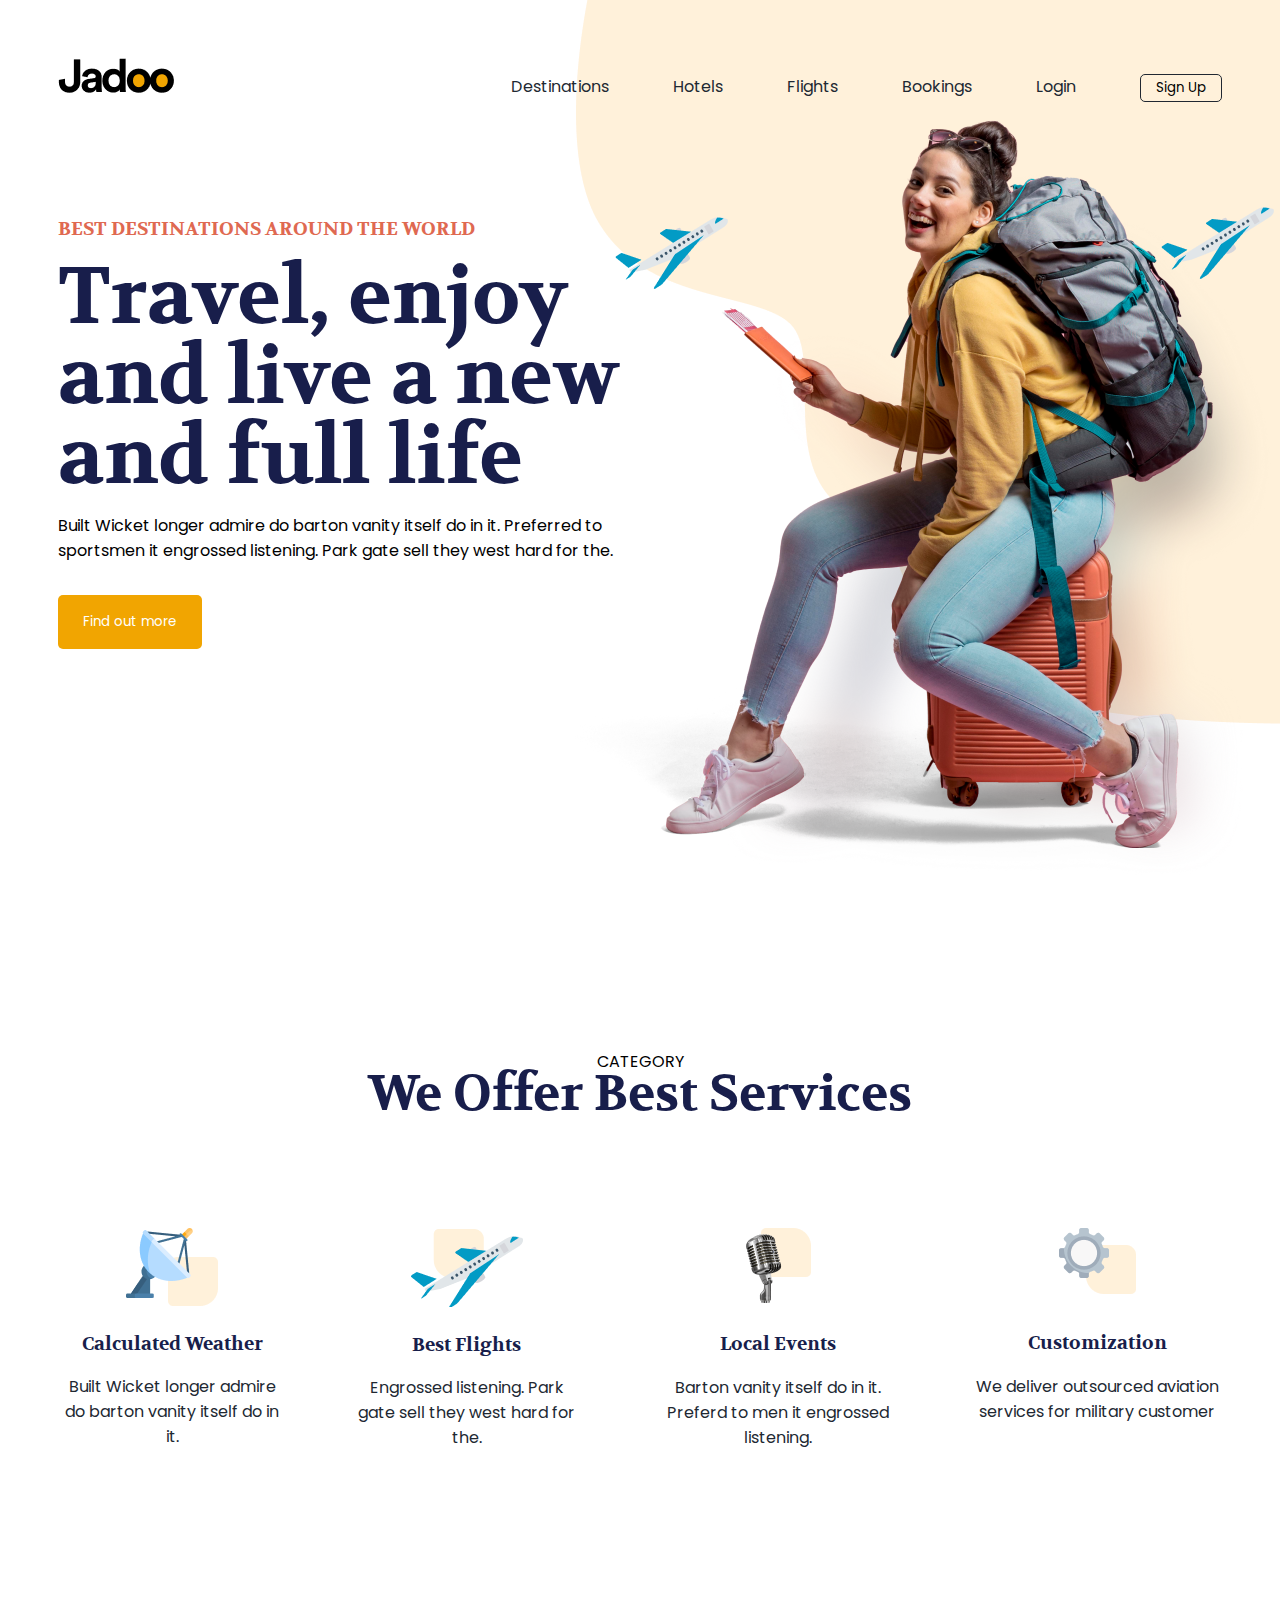
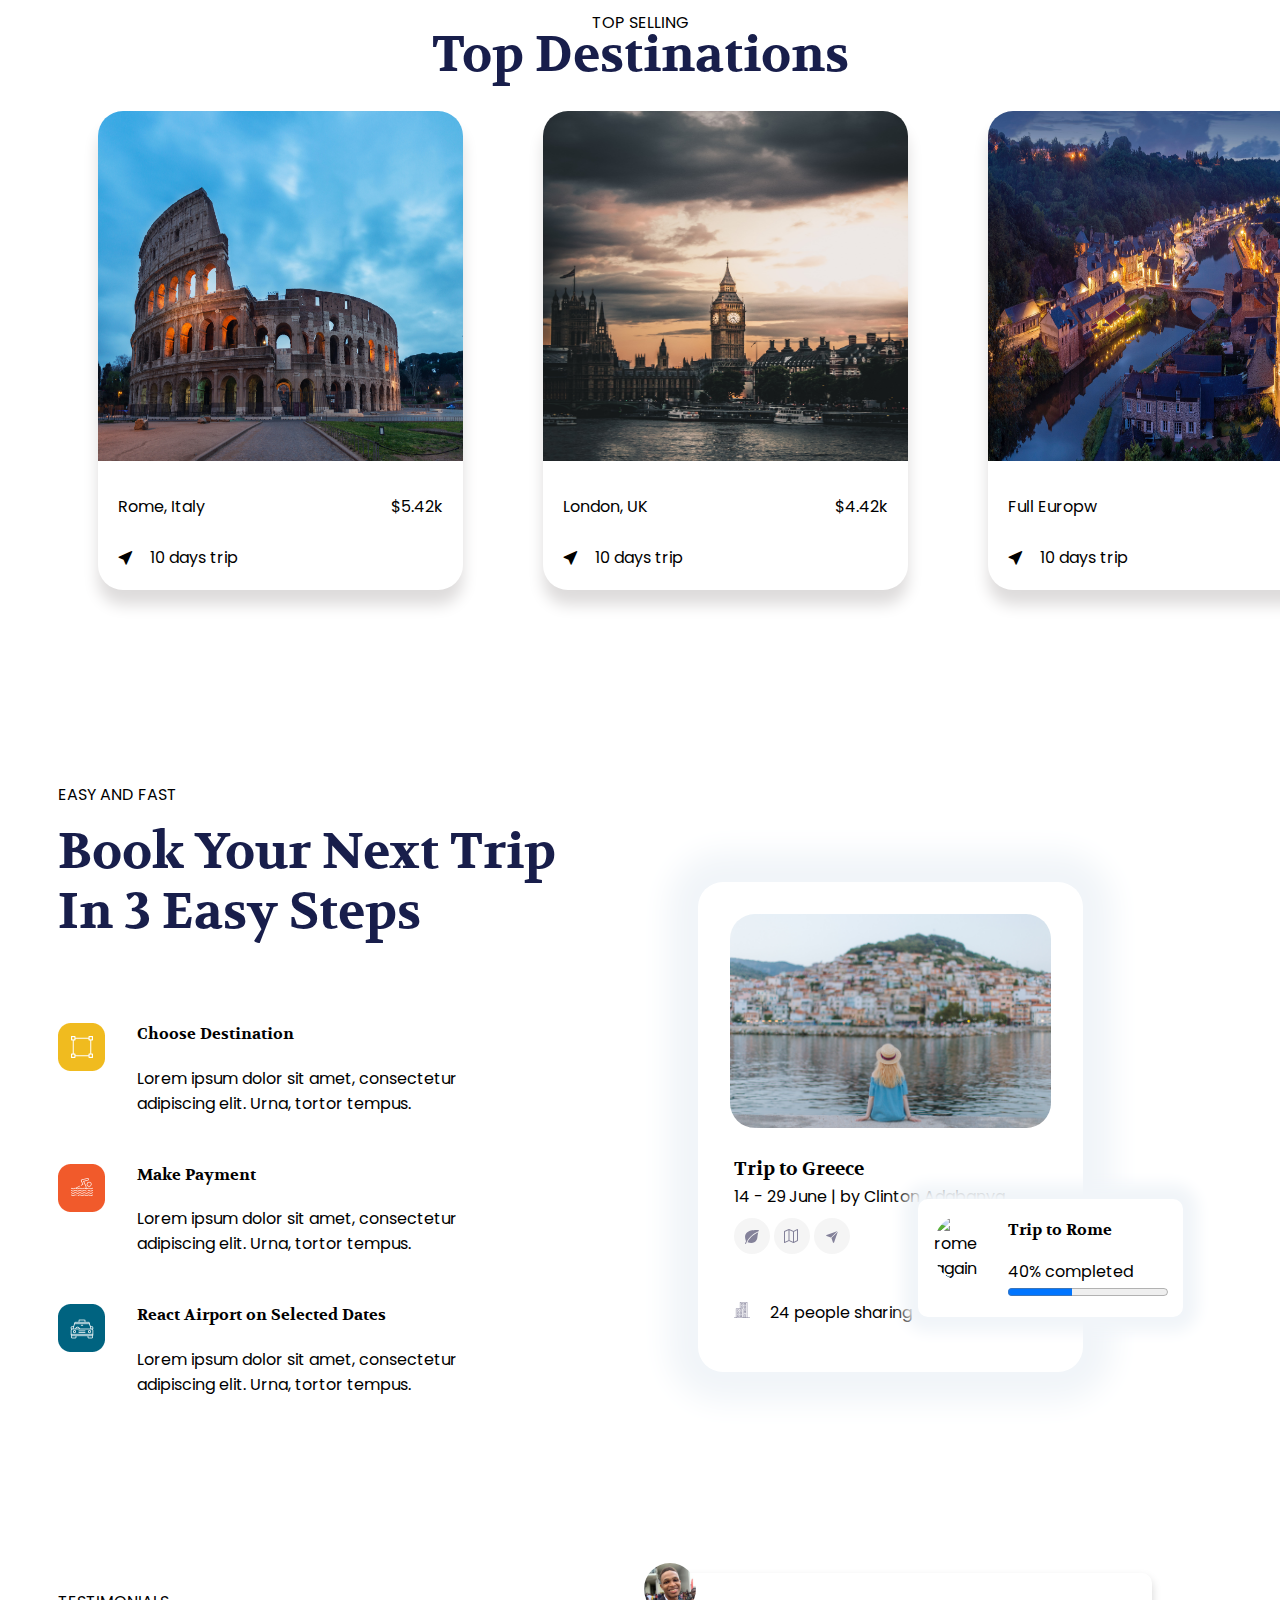
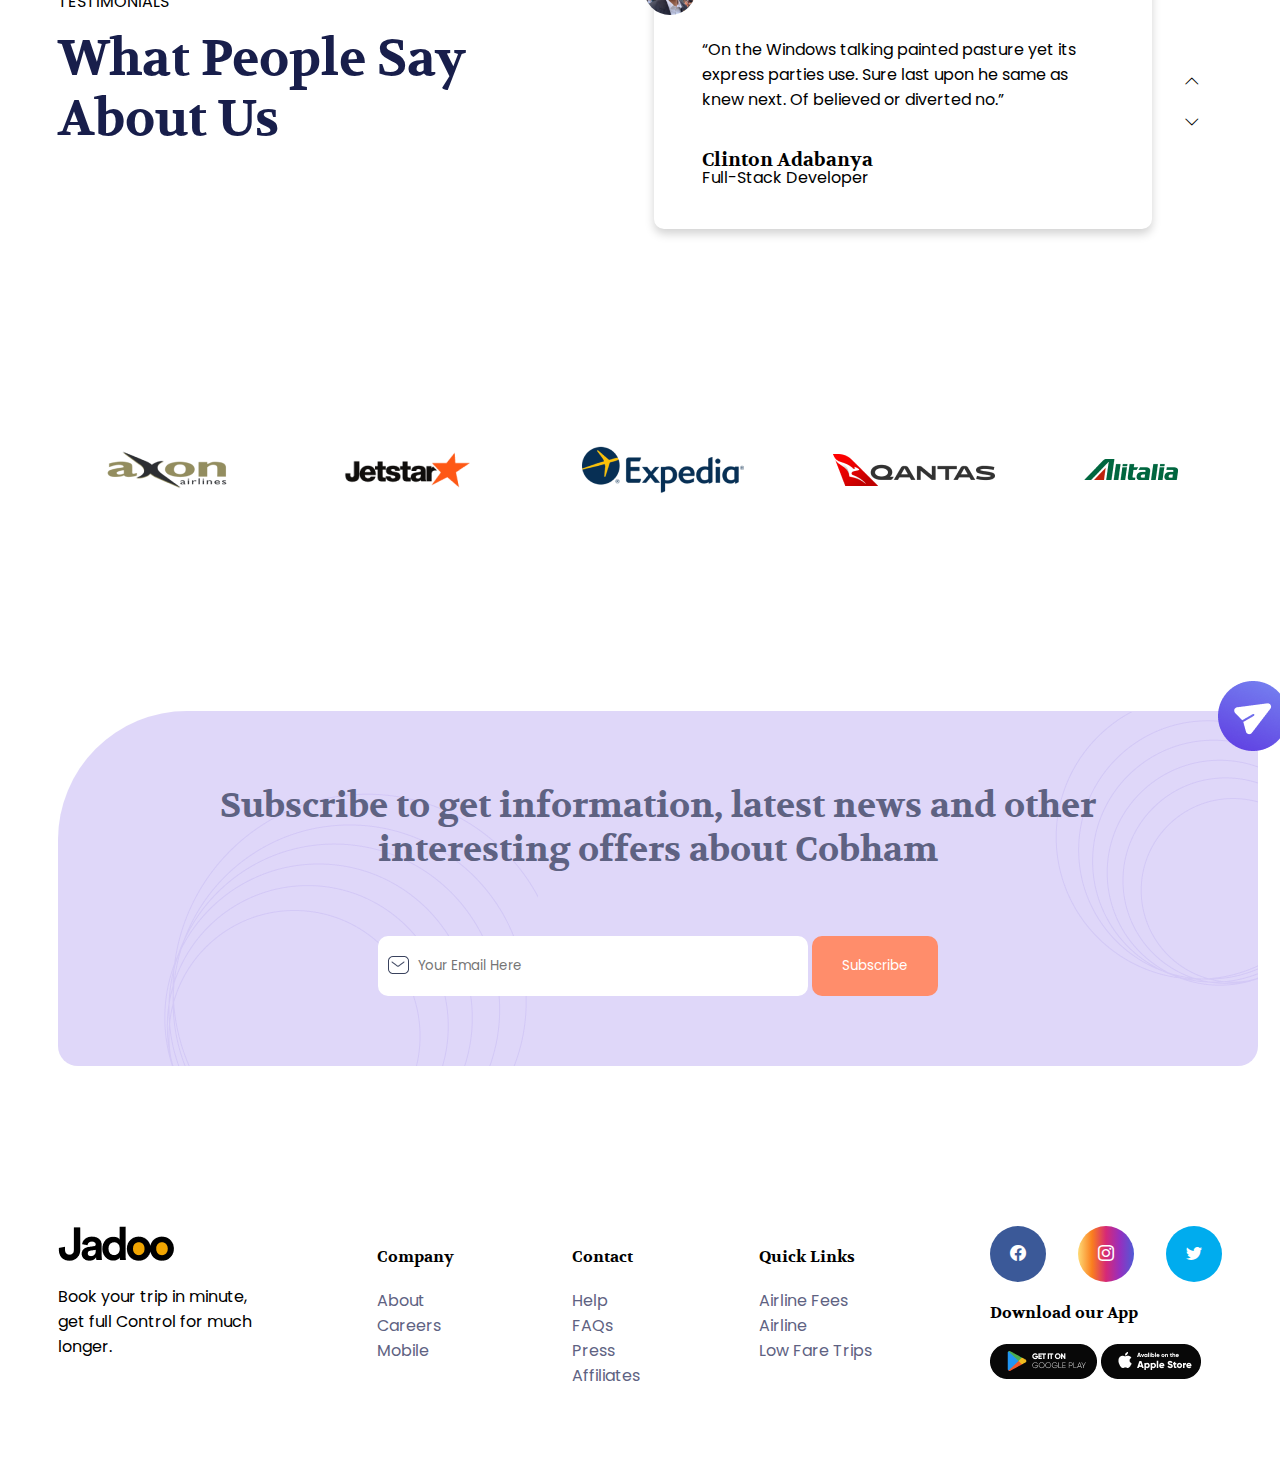
==== index.html @ 1ad7a703 "Travel Website for Getstarted Development Course" ====
<!DOCTYPE html>
<html lang="en">
  <head>
    <meta charset="UTF-8" />
    <meta http-equiv="X-UA-Compatible" content="IE=edge" />
    <meta name="viewport" content="width=device-width, initial-scale=1.0" />
    <title>Travel Website</title>
    <!-- css link -->
    <link rel="stylesheet" href="style.css" />

    <!-- Google fonts from fonts.google.com -->
    <link rel="preconnect" href="https://fonts.googleapis.com" />
    <link rel="preconnect" href="https://fonts.gstatic.com" crossorigin />
    <link
      href="https://fonts.googleapis.com/css2?family=Poppins&family=Volkhov:wght@700&display=swap"
      rel="stylesheet"
    />

    <!-- bootstrap icons -->
    <link
      rel="stylesheet"
      href="https://cdn.jsdelivr.net/npm/bootstrap-icons@1.7.0/font/bootstrap-icons.css"
    />
  </head>

  <body>
    <header>
      <nav class="d-flex justify-between">
        <div>
          <img src="/Logo.png" alt="Brand Logo" />
        </div>
        <div class="captialize">
          <ul class="ls-none d-flex gap-4 text-bold">
            <li>
              <a href="#" class="decoration-none list-items">Destinations</a>
            </li>
            <li><a href="#" class="decoration-none list-items">Hotels</a></li>
            <li><a href="#" class="decoration-none list-items">Flights</a></li>
            <li><a href="#" class="decoration-none list-items">Bookings</a></li>
            <li><a href="#" class="decoration-none list-items">Login</a></li>
            <li><button class="nav-button">Sign Up</button></li>
          </ul>
        </div>
      </nav>
    </header>
    <!-- hero section -->
    <section class="d-flex">
      <div class="hero-container mt-5">
        <h3 class="hero-text uppercase">best destinations around the world</h3>
        <h1 class="hero-header mt-0">
          Travel, enjoy and live a new and full life
        </h1>
        <p class="hero-paragraph">
          Built Wicket longer admire do barton vanity itself do in it. Preferred
          to sportsmen it engrossed listening. Park gate sell they west hard for
          the.
        </p>
        <button class="hero-button mt-1">Find out more</button>
      </div>
      <div class="hero-img-container">
        <img src="/hero/1.png" alt="travel girl" />
        <img src="/hero/plane.png" alt="aeroplane" class="hero-plane-one" />
        <img src="/hero/plane.png" alt="aeroplane" class="hero-plane-two" />
      </div>
    </section>

    <!-- services section -->
    <section class="mt-25">
      <p class="text-center uppercase">category</p>
      <h1 class="text-center blue-header hero-header mt-0 capitalize">
        we offer best services
      </h1>
      <article class="d-flex justify-between gap-4 mt-8">
        <div class="text-center">
          <img src="/icons/satellite.png" alt="satellite" />
          <h3 class="capitalize main-header-color">calculated weather</h3>
          <p class="main-text-color">
            Built Wicket longer admire do barton vanity itself do in it.
          </p>
        </div>
        <div class="text-center">
          <img src="/icons/plane.png" alt="satellite" />
          <h3 class="capitalize main-header-color">Best Flights</h3>
          <p class="main-text-color">
            Engrossed listening. Park gate sell they west hard for the.
          </p>
        </div>
        <div class="text-center">
          <img src="/icons/microphone.png" alt="satellite" />
          <h3 class="capitalize main-header-color mt-22px">Local Events</h3>
          <p class="main-text-color">
            Barton vanity itself do in it. Preferd to men it engrossed
            listening.
          </p>
        </div>
        <div class="text-center">
          <img src="/icons/settings.png" alt="satellite" />
          <h3 class="capitalize main-header-color mt-30px">Customization</h3>
          <p class="main-text-color">
            We deliver outsourced aviation services for military customer
          </p>
        </div>
      </article>
    </section>

    <!-- destination section -->
    <section class="mt-9">
      <p class="text-center uppercase">top selling</p>
      <h1 class="text-center blue-header hero-header mt-1 capitalize">
        top destinations
      </h1>
      <div class="d-flex justify-evenly">
        <!-- figure 1 -->
        <figure class="destination-card">
          <img
            src="/destinations/rome.jpg"
            alt="rome"
            class="fig-destination"
          />
          <figcaption class="d-flex justify-between">
            <p>Rome, Italy</p>
            <p>$5.42k</p>
          </figcaption>
          <div class="cursor">
            <i class="bi bi-cursor-fill mr-1"></i>10 days trip
          </div>
        </figure>

        <!-- figure 2 -->
        <figure class="destination-card">
          <img
            src="/destinations/london.jpg"
            alt="london"
            class="fig-destination"
          />
          <figcaption class="d-flex justify-between">
            <p>London, UK</p>
            <p>$4.42k</p>
          </figcaption>
          <div class="cursor">
            <i class="bi bi-cursor-fill mr-1"></i>10 days trip
          </div>
        </figure>

        <!-- figure 3 -->
        <figure class="destination-card">
          <img
            src="/destinations/europe.jpg"
            alt="europe"
            class="fig-destination"
          />
          <figcaption class="d-flex justify-between">
            <p>Full Europw</p>
            <p>$15k</p>
          </figcaption>
          <div class="cursor">
            <i class="bi bi-cursor-fill mr-1"></i>10 days trip
          </div>
        </figure>
      </div>
    </section>

    <!-- Steps section -->
    <section class="mt-10">
      <div class="d-flex">
        <div>
          <p class="uppercase">easy and fast</p>
          <h1 class="blue-header hero-header mt-0 capitalize steps-header">
            Book Your Next Trip In 3 Easy Steps
          </h1>
          <article class="d-flex gap-2 mt-5">
            <div>
              <img src="/icons/Group 7.png" alt="" class="trip-icon" />
            </div>
            <div class="trip-text">
              <h4>Choose Destination</h4>
              <p>
                Lorem ipsum dolor sit amet, consectetur adipiscing elit. Urna,
                tortor tempus.
              </p>
            </div>
          </article>

          <article class="d-flex gap-2 mt-2">
            <div>
              <img src="/icons/Group 12.png" alt="" class="trip-icon" />
            </div>
            <div class="trip-text">
              <h4>Make Payment</h4>
              <p>
                Lorem ipsum dolor sit amet, consectetur adipiscing elit. Urna,
                tortor tempus.
              </p>
            </div>
          </article>

          <article class="d-flex gap-2 mt-2">
            <div>
              <img src="/icons/Group 11.png" alt="" class="trip-icon" />
            </div>
            <div class="trip-text">
              <h4>React Airport on Selected Dates</h4>
              <p>
                Lorem ipsum dolor sit amet, consectetur adipiscing elit. Urna,
                tortor tempus.
              </p>
            </div>
          </article>
        </div>

        <div>
          <figure class="trip-image-wrapper">
            <img
              src="/book-trip/1.jpg"
              alt="greece woman"
              class="trip-image mt-2 ml-2"
            />
            <figcaption class="trip-caption ml-1">
              <h3>Trip to Greece</h3>
              <p>14 - 29 June | by Clinton Adabanya</p>
              <div>
                <img src="/icons/LEAF.svg" alt="" />
                <img src="/icons/map icon.svg" alt="" />
                <img src="/icons/send.svg" alt="" />
              </div>
              <div class="mt-3">
                <img src="/icons/building 1.svg" alt="" class="mr-1" />
                <span>24 people sharing</span>
              </div>
            </figcaption>
            <div class="trip-rome-image-wrapper d-flex gap-1">
              <div>
                <img
                  src="/destinations/rome-2.jpg"
                  alt="rome again"
                  class="trip-rome-image mt-1 ml-1"
                />
              </div>
              <div>
                <h4>Trip to Rome</h4>
                <div class="height-20">
                  <label for="progressbar">40% completed</label>
                  <progress id="progressbar" value="40" max="100"></progress>
                </div>
              </div>
            </div>
          </figure>
        </div>
      </div>
    </section>

    <!-- testimonial section -->
    <section class="d-flex mt-10 gap-2">
      <div>
        <p class="uppercase">testimonials</p>
        <h1 class="blue-header hero-header mt-0 capitalize steps-header">
          what people say about us
        </h1>
      </div>
      <div class="testimonial-wrapper p-3 ml-4">
        <img
          src="/testimonials/fine face.jpg"
          alt="Clinton"
          class="testimonial-image"
        />
        <div>
          <p>
            “On the Windows talking painted pasture yet its express parties use.
            Sure last upon he same as knew next. Of believed or diverted no.”
          </p>
        </div>
        <div class="height-0 mt-3">
          <h3>Clinton Adabanya</h3>
          <p>Full-Stack Developer</p>
        </div>
      </div>
      <div class="d-flex testimonial-scroll mt-6">
        <i class="bi bi-chevron-up"></i>
        <i class="bi bi-chevron-down mt-1"></i>
      </div>
    </section>

    <!-- Partner section -->
    <section class="mt-10 d-flex justify-between">
      <img src="/logos/image 27.png" alt="" class="partner-logo" />
      <img src="/logos/image 28.png" alt="" class="partner-logo" />
      <img src="/logos/image 29.png" alt="" class="partner-logo" />
      <img src="/logos/image 30.png" alt="" class="partner-logo" />
      <img src="/logos/image 31.png" alt="" class="partner-logo" />
    </section>

    <!-- call to action section -->
    <section class="cta-wrapper p-3 mt-10">
      <h1 class="cta-header">
        Subscribe to get information, latest news and other interesting offers
        about Cobham
      </h1>
      <img src="/icons/Group 77.png" alt="cta arrow" class="cta-arrow" />

      <form class="mt-4 text-center">
        <input
          type="text"
          name="email"
          placeholder="Your Email Here"
          class="cta-input"
        />
        <button class="cta-btn">Subscribe</button>
      </form>
    </section>

    <!-- footer section -->
    <footer class="mt-10 d-flex justify-between">
      <div>
        <img src="/Logo.png" alt="Brand Logo" />
        <p style="width: 200px">
          Book your trip in minute, get full Control for much longer.
        </p>
      </div>
      <div>
        <h4>Company</h4>
        <ul class="ls-none p-0">
          <li><a href="#" class="link-color decoration-none">About</a></li>
          <li><a href="#" class="link-color decoration-none">Careers</a></li>
          <li><a href="#" class="link-color decoration-none">Mobile</a></li>
        </ul>
      </div>
      <div>
        <h4>Contact</h4>
        <ul class="ls-none p-0">
          <li><a href="#" class="link-color decoration-none">Help</a></li>
          <li><a href="#" class="link-color decoration-none">FAQs</a></li>
          <li><a href="#" class="link-color decoration-none">Press</a></li>
          <li><a href="#" class="link-color decoration-none">Affiliates</a></li>
        </ul>
      </div>
      <div>
        <h4>Quick Links</h4>
        <ul class="ls-none p-0">
          <li>
            <a href="#" class="link-color decoration-none">Airline Fees</a>
          </li>
          <li><a href="#" class="link-color decoration-none">Airline</a></li>
          <li>
            <a href="#" class="link-color decoration-none">Low Fare Trips</a>
          </li>
        </ul>
      </div>

      <div>
        <div class="d-flex gap-2">
          <i class="bi bi-facebook social-icons facebook"></i>
          <i class="bi bi-instagram social-icons instagram"></i>
          <i class="bi bi-twitter social-icons twitter"></i>
        </div>
        <h4>Download our App</h4>
        <div>
          <img src="/Google Play.png" alt="" />
          <img src="/Play Store.png" alt="" />
        </div>
      </div>
    </footer>
  </body>
</html>
---- style.css ----
* {
  font-family: "Poppins", sans-serif;
}

body {
  padding: 50px;
  background-image: url("/hero/decore.png");
  background-repeat: no-repeat;
  background-position: top right;
}

:root {
  --main-header-color: #181e4b;
  --main-text-color: #212832;
  --alt-text-color: #df6951;
}

.alt-text-color {
  color: #df6951;
}

.main-text-color {
  color: #212832;
}

.main-header-color {
  color: #181e4b;
}

/* lists */
.ls-none {
  list-style: none;
}
/* gap */
.gap-1 {
  gap: 1rem;
}

.gap-2 {
  gap: 2rem;
}
.gap-4 {
  gap: 4rem;
}

/* padding */
.p-0 {
  padding: 0;
}
.p-3 {
  padding: 3rem;
}

.p-5 {
  padding: 5rem;
}

/* margin */
.m-0 {
  margin: 0;
}
.mt-0 {
  margin-top: 0;
}

.mt-1 {
  margin-top: 1rem;
}
.mt-2 {
  margin-top: 2rem;
}
.mt-3 {
  margin-top: 3rem;
}
.mt-4 {
  margin-top: 4rem;
}

.mt-5 {
  margin-top: 5rem;
}

.mt-6 {
  margin-top: 6rem;
}

.mt-8 {
  margin-top: 8rem;
}

.mt-9 {
  margin-top: 9rem;
}

.mt-10 {
  margin-top: 10rem;
}

.mt-25 {
  margin-top: 25rem;
}

.mt-22px {
  margin-top: 22px;
}
.mt-30px {
  margin-top: 30px;
}

.mr-1 {
  margin-right: 1rem;
}

.ml-1 {
  margin-left: 1rem;
}
.ml-2 {
  margin-left: 2rem;
}

.ml-4 {
  margin-left: 4rem;
}

.height-20 {
  line-height: 20px;
}

.height-0 {
  line-height: 0;
}

/* display */
.d-flex {
  display: flex;
}

.justify-between {
  justify-content: space-between;
}

.justify-evenly {
  justify-content: space-evenly;
}
/* font and text */
h1,
h2,
h3,
h4,
h5,
h6 {
  font-family: "Volkhov", sans-serif;
}
.decoration-none {
  text-decoration: none;
}

.capitalize {
  text-transform: capitalize;
}

.uppercase {
  text-transform: uppercase;
}

.text-bold {
  font-weight: 500px;
}

.text-center {
  text-align: center;
}

.align-center {
  align-content: center;
}

.list-items {
  color: var(--main-text-color);
}

.nav-button {
  border-radius: 5px;
  padding: 3px 15px;
  background: none;
  border: 1px solid var(--main-text-color);
}

.nav-button:hover {
  background: var(--alt-text-color);
  color: white;
  border: none;
}

/* hero section */
.hero-container {
  width: 600px;
}

.hero-header {
  font-size: 80px;
  line-height: 80px;
  color: var(--main-header-color);
}

.hero-img-container {
  position: absolute;
  right: 0;
}
.hero-text {
  color: var(--alt-text-color);
}

.hero-paragraph {
  margin-top: -40px;
}

.hero-button {
  background-color: #f1a501;
  color: #ffffff;
  border: none;
  border-radius: 5px;
  padding: 17px 25px;
}

.hero-plane-one {
  position: absolute;
  left: 100px;
  top: 50px;
}

.hero-plane-two {
  position: absolute;
  right: 0;
  top: 40px;
}

/* services section */
.blue-header {
  font-size: 50px;
  line-height: 10px;
}

/* destination section */
.destination-card {
  border-radius: 25px;
  box-shadow: 0 15px 15px 0 #dedcdc;
}

.fig-destination {
  height: 350px;
  width: 365px;
  border-radius: 25px 25px 0 0;
}

figcaption {
  padding: 10px 20px 0 20px;
}

.cursor {
  padding: 10px 20px 20px 20px;
}

/* steps section */
.steps-header {
  width: 500px;
  line-height: 60px;
}

.trip-text {
  margin-top: -20px;
  width: 325px;
}

.trip-image-wrapper {
  position: relative;
  top: 100px;
  right: -100px;
  height: 490px;
  width: 385px;
  background-color: #ffffff;
  box-shadow: 0 0 30px 30px #f1f5f9;
  border-radius: 25px;
}

.trip-image {
  height: 214px;
  width: 321px;
  border-radius: 25px;
}

.trip-caption {
  line-height: 10px;
}

.trip-rome-image-wrapper {
  position: absolute;
  top: 317px;
  right: -100px;
  background-color: #ffffff;
  height: 118px;
  width: 265px;
  box-shadow: 0 0 15px 15px #f1f5f9;
  border-radius: 10px;
}

.trip-rome-image {
  height: 52px;
  width: 52px;
  border-radius: 50px;
}

/* testimonial section */
.testimonial-wrapper {
  position: relative;
  width: 402px;
  height: 160px;
  background-color: #ffffff;
  border-radius: 10px;
  box-shadow: 0px 5px 10px 0px #d3d3d3;
}

.testimonial-image {
  position: absolute;
  top: -10px;
  left: -10px;
  height: 52px;
  width: 52px;
  border-radius: 50px;
}

.testimonial-scroll {
  flex-direction: column;
}

/* partner section */
.partner-logo {
  margin: auto;
}

/* call to action section */
.cta-wrapper {
  position: relative;
  width: 1000px;
  height: 275px;
  border: none;
  border-radius: 129px 20px 20px 20px;
  background-color: #dfd7f9;
  padding: 50px 100px 30px 100px;
  background-image: url("/patterns/Mask\ Group-1.png"),
    url("/patterns/Mask\ Group.png");
  background-repeat: no-repeat;
  background-position: left, right;
}

.cta-header {
  font-size: 35px;
  color: #5e6282;
  text-align: center;
}

.cta-arrow {
  position: absolute;
  right: -30px;
  top: -30px;
}

.cta-input {
  border: none;
  width: 370px;
  padding: 20px 50px 20px 10px;
  border-radius: 10px;
}

.cta-btn {
  border: none;
  border-radius: 10px;
  padding: 20px 30px;
  background-color: #ff8d6b;
  color: #ffffff;
}

.cta-input::placeholder {
  background-image: url("/icons/Group\ 46.png");
  background-repeat: no-repeat;
  text-indent: 30px;
}

.cta-btn:hover {
  background-color: var(--main-header-color);
}

/* footer section */
.link-color {
  color: #5e6282;
}

.social-icons {
  height: 26px;
  width: 26px;
  border-radius: 50px;
  /* background-color: violet; */
  padding: 15px;
  color: #ffffff;
  text-align: center;
}

.facebook {
  background-color: #3b5998;
}

.instagram {
  background-image: linear-gradient(
    to right,
    #feda75,
    #fa7e1e,
    #d62976,
    #962fbf,
    #4f5bd5
  );
}

.twitter {
  background-color: #00acee;
}
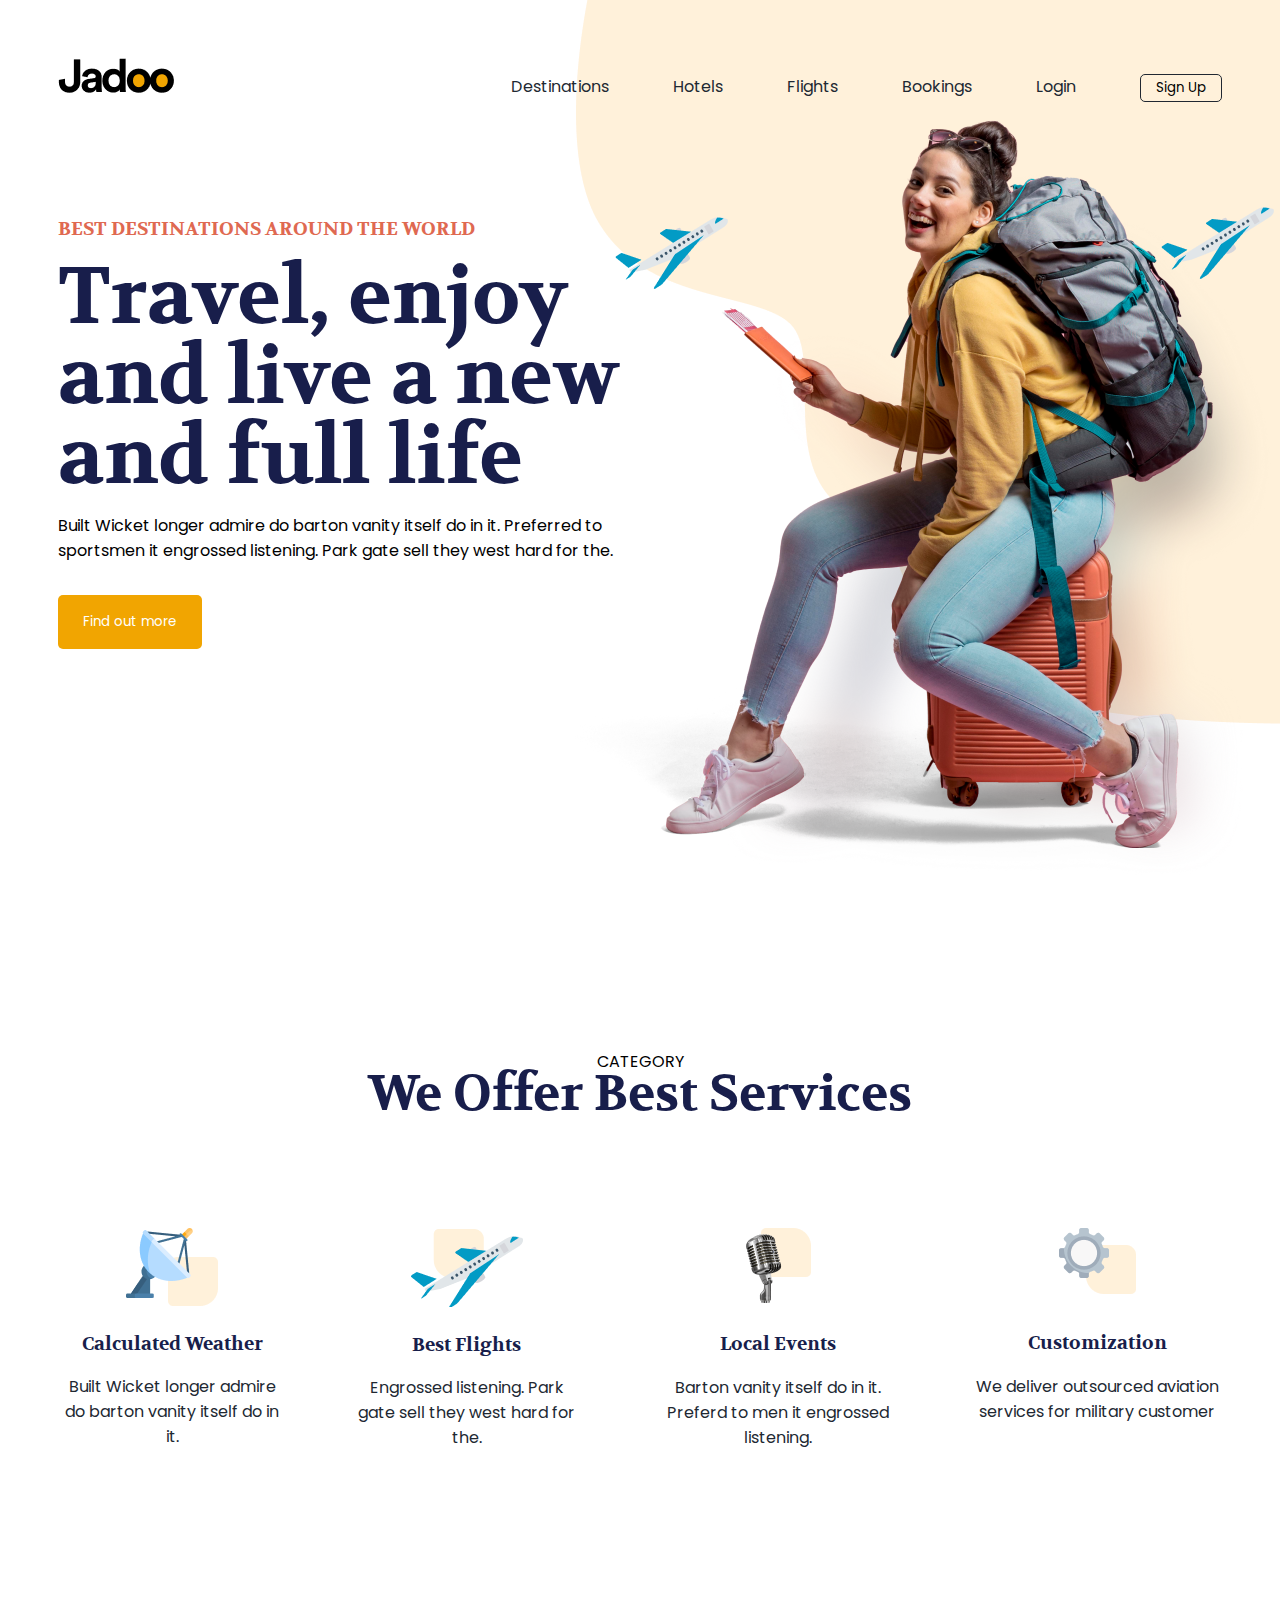
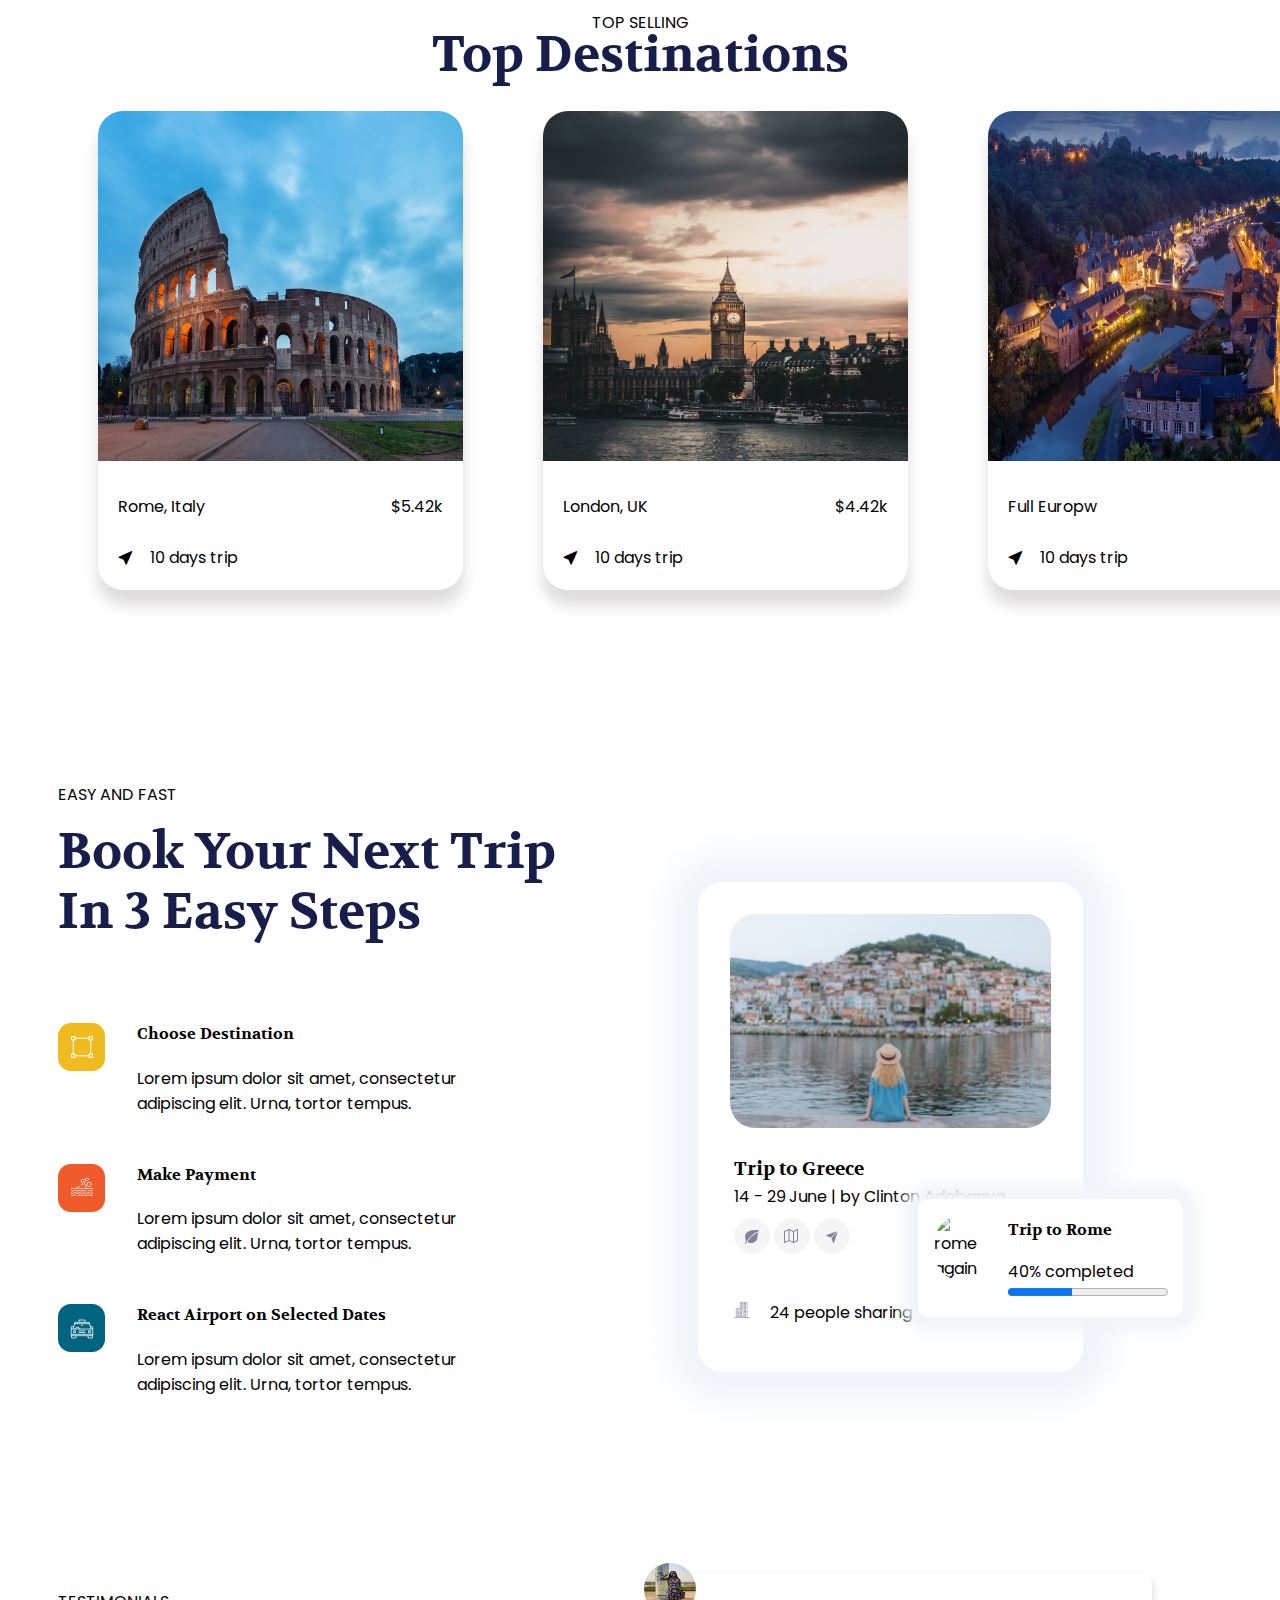
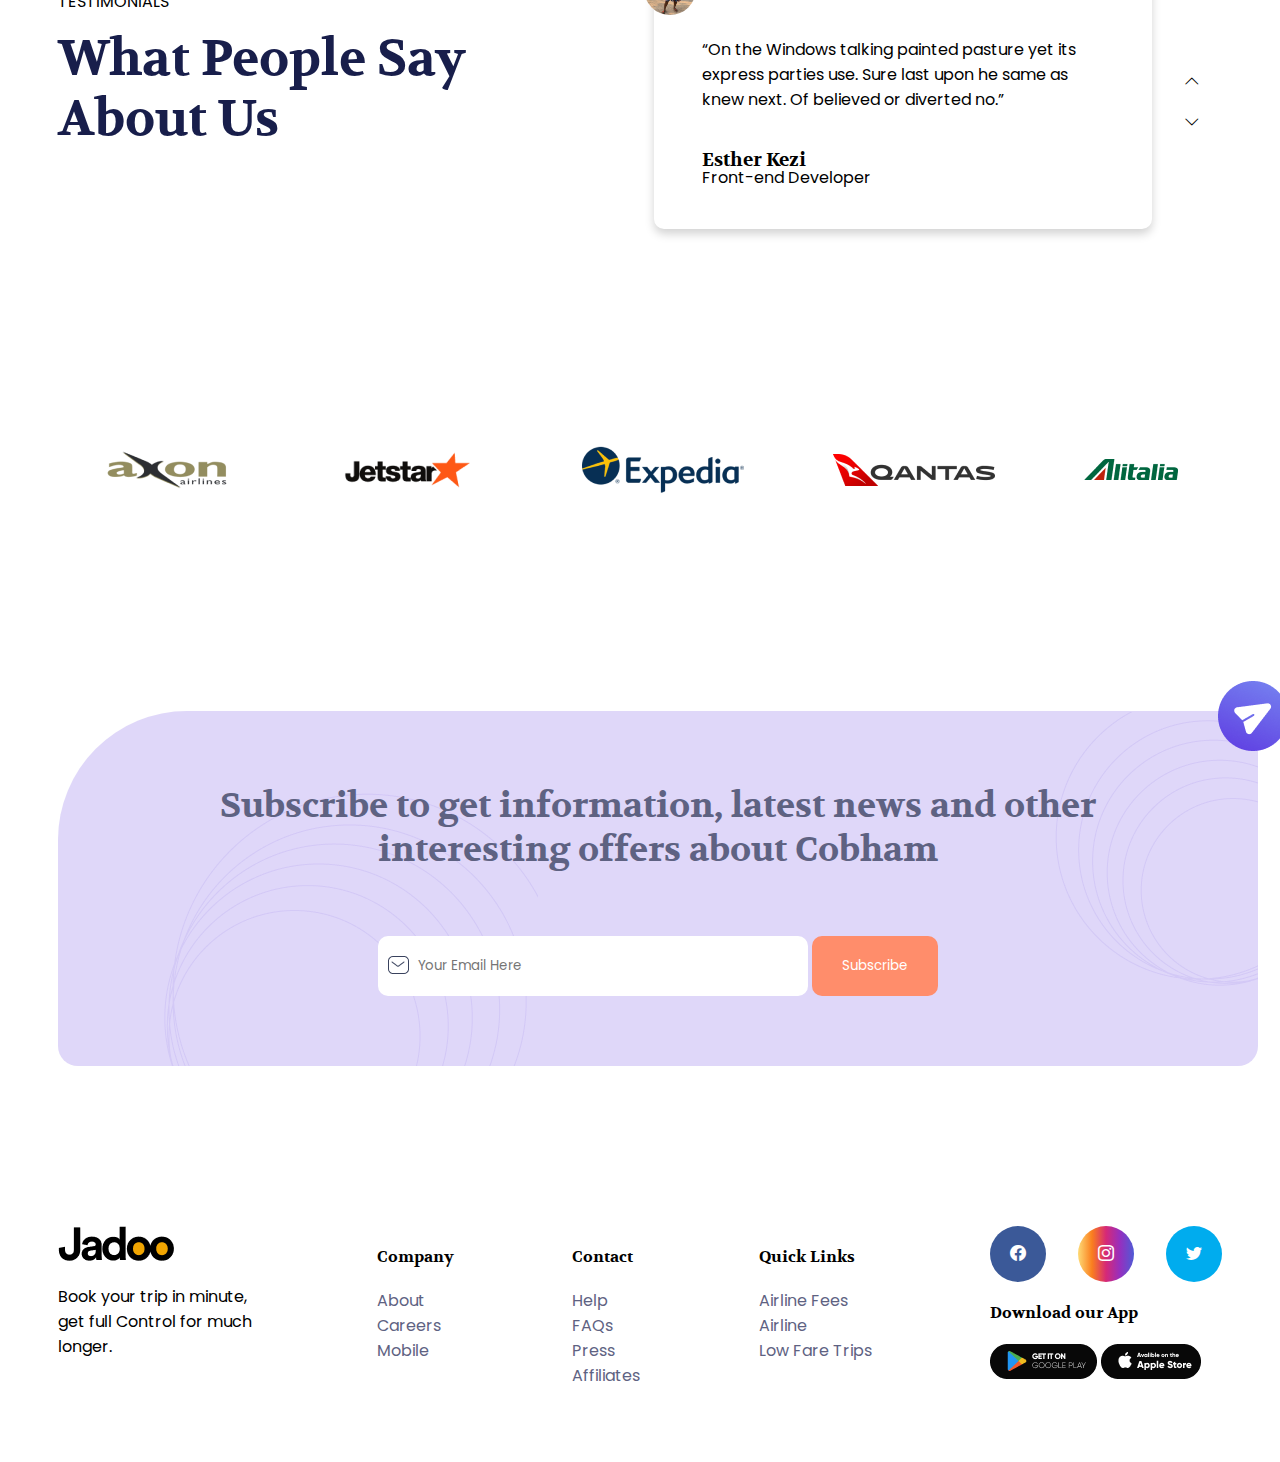
==== commit 5fc1392a: "Travel Website for Getstarted Development Course" ====
--- a/index.html
+++ b/index.html
@@ -259,8 +259,8 @@
       </div>
       <div class="testimonial-wrapper p-3 ml-4">
         <img
-          src="/testimonials/fine face.jpg"
-          alt="Clinton"
+          src="/testimonials/Esther.jpeg"
+          alt="Esther"
           class="testimonial-image"
         />
         <div>
@@ -270,8 +270,8 @@
           </p>
         </div>
         <div class="height-0 mt-3">
-          <h3>Clinton Adabanya</h3>
-          <p>Full-Stack Developer</p>
+          <h3>Esther Kezi</h3>
+          <p>Front-end Developer</p>
         </div>
       </div>
       <div class="d-flex testimonial-scroll mt-6">
